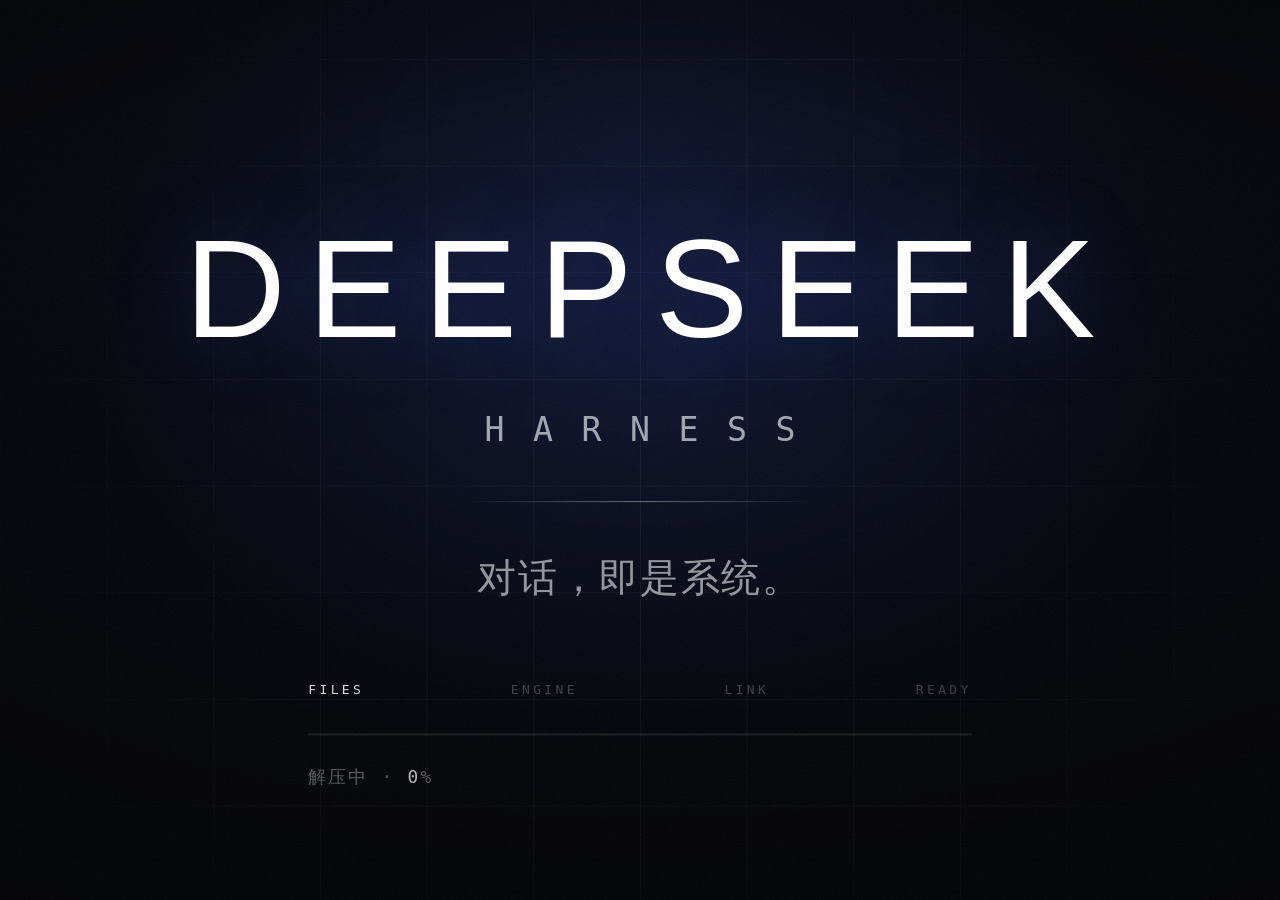
==== ui/boot.html @ 4ee93b62 "Add 16:9.5 mobile UI: ui/boot.html" ====
<!doctype html>
<html lang="zh-CN">
<head>
<meta charset="utf-8">
<meta name="viewport" content="width=device-width,initial-scale=1,viewport-fit=cover">
<meta name="theme-color" content="#04050A">
<title>DeepSeek Harness · Concept Film</title>
<style>
:root{
  --ink:#F2F3F7;
  --dim:rgba(242,243,247,.46);
  --hair:rgba(255,255,255,.10);
  --blue:#4D6BFE;
  --cyan:#7FE6FF;
  --sans:-apple-system,BlinkMacSystemFont,"PingFang SC","HarmonyOS Sans SC","Noto Sans CJK SC","Source Han Sans SC","Microsoft YaHei",sans-serif;
  --mono:ui-monospace,"SF Mono","Roboto Mono","JetBrains Mono",Menlo,Consolas,monospace;
}
*{margin:0;padding:0;box-sizing:border-box}
html,body{height:100%;background:#000;overflow:hidden;-webkit-tap-highlight-color:transparent}
body{font-family:var(--sans);color:var(--ink);-webkit-font-smoothing:antialiased;text-rendering:optimizeLegibility}
#wrap{position:fixed;inset:0;display:flex;align-items:center;justify-content:center;
  background:radial-gradient(120% 70% at 50% 28%,#080A14 0%,#05060C 46%,#04050A 100%)}
#stage{position:relative;flex:none;width:1080px;height:1920px;overflow:hidden;background:transparent;
  transform-origin:center center}

/* ---------- atmosphere ---------- */
.amb{position:absolute;inset:0;opacity:.22}
.glow{position:absolute;left:50%;pointer-events:none;filter:blur(26px);opacity:0}
.g-brand{top:700px;width:1240px;height:760px;transform:translate(-50%,-50%);
  background:radial-gradient(closest-side,rgba(77,107,254,.26),rgba(77,107,254,.06) 58%,transparent 74%)}
.g-card{top:1000px;width:1400px;height:900px;transform:translate(-50%,-50%);
  background:radial-gradient(closest-side,rgba(70,120,255,.16),rgba(40,60,160,.05) 60%,transparent 76%)}
.g-title{top:900px;width:1300px;height:820px;transform:translate(-50%,-50%);
  background:radial-gradient(closest-side,rgba(77,107,254,.22),transparent 72%)}

.grid{position:absolute;inset:0;opacity:0;
  background-image:linear-gradient(rgba(255,255,255,.055) 1px,transparent 1px),
                   linear-gradient(90deg,rgba(255,255,255,.055) 1px,transparent 1px);
  background-size:90px 90px;
  -webkit-mask-image:radial-gradient(68% 44% at 50% 53%,#000 0%,rgba(0,0,0,.55) 52%,transparent 80%);
  mask-image:radial-gradient(68% 44% at 50% 53%,#000 0%,rgba(0,0,0,.55) 52%,transparent 80%)}

.vig{position:fixed;inset:0;pointer-events:none;
  background:radial-gradient(130% 86% at 50% 44%,rgba(0,0,0,0) 38%,rgba(0,0,0,.42) 76%,rgba(0,0,0,.72) 100%)}
.grain{position:fixed;inset:-20%;pointer-events:none;opacity:.05;
  background-image:url("data:image/svg+xml,%3Csvg xmlns='http://www.w3.org/2000/svg' width='220' height='220'%3E%3Cfilter id='n'%3E%3CfeTurbulence type='fractalNoise' baseFrequency='0.82' numOctaves='3' stitchTiles='stitch'/%3E%3C/filter%3E%3Crect width='220' height='220' filter='url(%23n)'/%3E%3C/svg%3E")}

.flare{position:absolute;left:50%;top:753px;width:1500px;height:1px;opacity:0;pointer-events:none;
  transform:translate(-50%,-50%) scaleX(.25);
  background:linear-gradient(90deg,transparent,rgba(77,107,254,.55) 28%,rgba(198,212,255,.95) 50%,rgba(77,107,254,.55) 72%,transparent);
  filter:blur(.6px)}
/* ---------- brand ---------- */
.brandPos{position:absolute;left:0;top:0;width:500px;transform-origin:0 0;transform:translate(290px,700px)}
.brandIn{opacity:0}
.brandIn img{display:block;width:100%;height:auto;filter:drop-shadow(0 0 46px rgba(77,107,254,.40))}
.brandLine{position:absolute;left:50%;top:calc(100% + 28px);height:1px;width:0;transform:translateX(-50%);
  background:linear-gradient(90deg,transparent,rgba(255,255,255,.42),transparent)}
.harnessBig{position:absolute;left:0;right:0;top:862px;text-align:center;opacity:0;
  font-family:var(--mono);font-size:29px;letter-spacing:.62em;padding-left:.62em;
  color:rgba(242,243,247,.82);font-weight:400}
.cornerName{position:absolute;left:306px;top:104px;opacity:0;
  font-family:var(--mono);font-size:17px;letter-spacing:.46em;color:rgba(242,243,247,.42)}

/* ---------- card ---------- */
.card{position:absolute;left:100px;top:700px;width:880px;height:2px;border-radius:44px;opacity:0;
  overflow:hidden;
  background:linear-gradient(180deg,rgba(255,255,255,.075),rgba(255,255,255,.028));
  border:1px solid rgba(255,255,255,.13);
  box-shadow:inset 0 1px 0 rgba(255,255,255,.12),0 50px 140px rgba(0,0,0,.55),0 0 90px rgba(77,107,254,.10);
  -webkit-backdrop-filter:blur(26px) saturate(140%);backdrop-filter:blur(26px) saturate(140%)}
.slit{position:absolute;left:100px;top:979px;width:880px;height:2px;opacity:0;
  background:linear-gradient(90deg,transparent,rgba(140,165,255,.95) 30%,#fff 50%,rgba(140,165,255,.95) 70%,transparent);
  filter:blur(1.5px)}
.tick{position:absolute;width:26px;height:26px;opacity:0;border-color:rgba(255,255,255,.20);border-style:solid;border-width:0}
.tick.tl{left:88px;top:688px;border-left-width:1px;border-top-width:1px}
.tick.tr{left:966px;top:688px;border-right-width:1px;border-top-width:1px}
.tick.bl{left:88px;top:1244px;border-left-width:1px;border-bottom-width:1px}
.tick.br{left:966px;top:1244px;border-right-width:1px;border-bottom-width:1px}

.cHead{position:absolute;left:64px;right:64px;top:56px;display:flex;justify-content:space-between;align-items:baseline;opacity:0}
.cHead b{font-family:var(--mono);font-weight:400;font-size:20px;letter-spacing:.30em;color:rgba(242,243,247,.86)}
.cHead i{font-family:var(--mono);font-style:normal;font-size:18px;letter-spacing:.18em;color:rgba(242,243,247,.36)}
.cDiv{position:absolute;left:64px;right:64px;top:130px;height:1px;background:rgba(255,255,255,.10);transform-origin:0 50%;transform:scaleX(0)}
.mUser{position:absolute;right:64px;top:196px;font-size:33px;font-weight:300;letter-spacing:.01em;color:rgba(242,243,247,.52);opacity:0}
.sysline{position:absolute;left:64px;top:262px;display:flex;align-items:center;gap:14px;opacity:0;
  font-family:var(--mono);font-size:17px;letter-spacing:.06em;color:rgba(242,243,247,.52)}
.sysline .dot{flex:none;width:6px;height:6px;background:var(--blue);box-shadow:0 0 12px rgba(77,107,254,.85)}
.scaret{flex:none;width:2px;height:20px;background:rgba(242,243,247,.55);animation:blink 1s steps(1,end) infinite;transition:opacity .25s ease}
.scaret.typing{animation:none;opacity:1}
.scaret.off{opacity:0}
.flash{position:absolute;inset:0;border-radius:44px;border:1px solid rgba(150,175,255,.55);opacity:0;pointer-events:none}
.mAi{position:absolute;left:64px;top:318px;display:flex;align-items:flex-end;gap:16px;opacity:0}
.mAi span{font-size:56px;font-weight:300;letter-spacing:.02em;color:#fff}
.caret{width:3px;height:50px;margin-bottom:10px;background:var(--blue);opacity:0}
.cFoot{position:absolute;left:64px;right:64px;bottom:54px;display:flex;justify-content:space-between;
  font-family:var(--mono);font-size:17px;letter-spacing:.16em;color:rgba(242,243,247,.38);opacity:0}
.cFoot .hi{color:rgba(242,243,247,.62)}
.sweep{position:absolute;top:-1px;left:0;width:280px;height:1px;opacity:0;
  background:linear-gradient(90deg,transparent,rgba(150,175,255,.95),transparent)}

/* side meta */
.meta{position:absolute;left:96px;top:1652px;opacity:0;font-family:var(--mono);font-size:16px;
  line-height:2.1;letter-spacing:.24em;color:rgba(242,243,247,.30)}
.meta b{font-weight:400;color:rgba(242,243,247,.60)}

/* ---------- title ---------- */
.titleBlock{position:absolute;left:0;right:0;top:756px;text-align:center}
.t1{font-size:118px;font-weight:200;letter-spacing:.16em;padding-left:.16em;color:#fff;opacity:0;
  text-shadow:0 0 70px rgba(77,107,254,.30)}
.t2{margin-top:34px;font-family:var(--mono);font-size:28px;letter-spacing:.86em;padding-left:.86em;
  color:rgba(242,243,247,.66);opacity:0}
.rule{width:0;height:1px;margin:44px auto 0;background:linear-gradient(90deg,transparent,rgba(255,255,255,.36),transparent)}
.t3{margin-top:42px;font-size:33px;font-weight:300;letter-spacing:.04em;color:rgba(242,243,247,.60);opacity:0}
.t4{position:absolute;left:0;right:0;top:1728px;text-align:center;font-family:var(--mono);
  font-size:15px;letter-spacing:.40em;color:rgba(242,243,247,.26);opacity:0}

.endfade{position:fixed;inset:0;background:#000;opacity:0;pointer-events:none;z-index:20;
  transition:opacity 1.30s ease}
body.done .endfade{opacity:1}
body.done .hint{opacity:1;transition:opacity .70s ease .50s}
.hint{transition:opacity .30s ease}

/* ---------- boot progress ---------- */
.boot{position:absolute;left:50%;top:1156px;width:560px;transform:translateX(-50%);opacity:0}
.bStages{display:flex;justify-content:space-between;font-family:var(--mono);font-size:11px;
  letter-spacing:.26em;color:rgba(242,243,247,.24)}
.bStages i{font-style:normal;transition:color .50s ease}
.bStages i.on{color:rgba(242,243,247,.94)}
.bStages i.dn{color:rgba(242,243,247,.52)}
.bTrack{position:relative;margin-top:30px;height:2px;background:rgba(255,255,255,.09)}
.bFill{position:absolute;left:0;top:0;height:2px;width:0;overflow:hidden;
  background:linear-gradient(90deg,rgba(96,124,255,.80),rgba(186,204,255,.96) 72%,#fff);
  box-shadow:0 0 18px rgba(77,107,254,.50)}
.bFill em{position:absolute;top:0;left:-170px;width:170px;height:2px;
  background:linear-gradient(90deg,transparent,rgba(255,255,255,.90),transparent);
  animation:shim 2.40s linear infinite}
@keyframes shim{from{transform:translateX(0)}to{transform:translateX(740px)}}
.bHead{position:absolute;top:-3px;left:0;width:8px;height:8px;margin-left:-4px;border-radius:50%;
  background:#fff;box-shadow:0 0 20px 2px rgba(150,175,255,.85);opacity:0;transition:opacity .40s ease}
.bRow{margin-top:26px;display:flex;justify-content:space-between;align-items:baseline;
  font-family:var(--mono);font-size:15px;letter-spacing:.13em;color:rgba(242,243,247,.42)}
.bRow b{font-weight:400;color:rgba(242,243,247,.88)}
.bRow .eta{font-variant-numeric:tabular-nums;color:rgba(242,243,247,.62)}
@keyframes bootIn{from{opacity:0;transform:translate(-50%,12px)}to{opacity:1;transform:translate(-50%,0)}}
body.run .boot{animation:bootIn .95s cubic-bezier(.16,1,.3,1) 17.30s both}
.progress{position:absolute;left:0;bottom:0;height:1px;width:100%;transform:scaleX(0);transform-origin:0 50%;
  background:rgba(255,255,255,.20);z-index:11}
.hint{position:absolute;left:0;right:0;bottom:72px;text-align:center;font-family:var(--mono);
  font-size:14px;letter-spacing:.44em;color:rgba(242,243,247,.40);opacity:0;z-index:12}
.vig,.grain{z-index:9}

/* ================= timeline ================= */
body.run .g-brand{animation:glowBrand 9s ease 0.15s both}
@keyframes glowBrand{0%{opacity:0}18%{opacity:.95}62%{opacity:.85}100%{opacity:.30}}

body.run .flare{animation:flareIn 1.70s cubic-bezier(.16,1,.3,1) 1.25s both}
@keyframes flareIn{0%{opacity:0;transform:translate(-50%,-50%) scaleX(.22)}22%{opacity:1}100%{opacity:0;transform:translate(-50%,-50%) scaleX(1.18)}}

body.run .brandIn{animation:fadeBrand 1.30s cubic-bezier(.16,1,.3,1) .45s both}
@keyframes fadeBrand{from{opacity:0;transform:translateY(18px) scale(.985)}to{opacity:1;transform:none}}

body.run .brandPos{animation:brandToCorner 1.05s cubic-bezier(.6,.02,.2,1) 3.40s both,
                                fadeAway .70s ease 13.40s forwards}
@keyframes brandToCorner{
  from{transform:translate(290px,700px) scale(1);opacity:1}
  to{transform:translate(88px,96px) scale(.40);opacity:.72}
}

body.run .brandLine{animation:lineGrow .80s cubic-bezier(.16,1,.3,1) 2.10s both}
@keyframes lineGrow{from{width:0;opacity:0}60%{opacity:1}to{width:168px;opacity:1}}

body.run .harnessBig{animation:harnessIn .90s cubic-bezier(.16,1,.3,1) 2.46s both,
                                harnessOut .45s ease 3.92s forwards}
@keyframes harnessIn{from{opacity:0;transform:translateY(10px);letter-spacing:.62em}to{opacity:1;transform:none;letter-spacing:.86em}}
@keyframes harnessOut{from{opacity:1}to{opacity:0}}

body.run .cornerName{animation:fadeUp .70s cubic-bezier(.16,1,.3,1) 4.24s both,
                                fadeAway .70s ease 13.40s forwards}
@keyframes fadeUp{from{opacity:0;transform:translateY(8px)}to{opacity:1;transform:none}}
@keyframes fadeAway{from{opacity:1}to{opacity:0}}

body.run .grid{animation:gridIn 1.30s ease 3.80s both}
body.run .amb{animation:ambOn 2.30s cubic-bezier(.16,1,.3,1) 9.28s forwards}
@keyframes ambOn{from{opacity:.22}to{opacity:1}}
@keyframes gridIn{from{opacity:0}to{opacity:1}}
@keyframes gridDim{from{opacity:1}to{opacity:.4}}

body.run .g-card{animation:glowCard 1.60s ease 4.90s both, glowOut 1.20s ease 12.60s forwards}
@keyframes glowCard{from{opacity:0}to{opacity:1}}
@keyframes glowOut{from{opacity:1}to{opacity:0}}

body.run .meta{animation:fadeUp .80s cubic-bezier(.16,1,.3,1) 4.62s both, fadeAway .60s ease 12.20s forwards}

body.run .card{animation:cardOpen 1.40s cubic-bezier(.18,.9,.24,1) 5.00s both,
                          cardOut 1.25s cubic-bezier(.5,0,.75,0) 13.00s forwards}
@keyframes cardOpen{
  0%{height:2px;opacity:0;transform:translateY(0)}
  10%{opacity:1}
  100%{height:560px;opacity:1;transform:translateY(0)}
}
@keyframes cardOut{from{opacity:1;transform:translateY(0) scale(1)}to{opacity:0;transform:translateY(-26px) scale(.94)}}

body.run .slit{animation:slitOut 1.55s ease 5.00s both}
@keyframes slitOut{0%{opacity:0;transform:scaleX(.6)}18%{opacity:1;transform:scaleX(1)}70%{opacity:.6}100%{opacity:0}}

body.run .tick{animation:tickIn .70s ease 5.70s both, fadeAway .60s ease 12.70s forwards}
@keyframes tickIn{from{opacity:0}to{opacity:1}}

body.run .cHead{animation:fadeUp .80s cubic-bezier(.16,1,.3,1) 6.24s both, fadeAway .50s ease 12.60s forwards}
body.run .cDiv{animation:divGrow .85s cubic-bezier(.16,1,.3,1) 6.40s both, fadeAway .50s ease 12.60s forwards}
@keyframes divGrow{from{transform:scaleX(0);opacity:0}to{transform:scaleX(1);opacity:1}}

body.run .mUser{animation:msgIn .55s cubic-bezier(.16,1,.3,1) 6.95s both, fadeAway .50s ease 12.60s forwards}
body.run .sysline{animation:fadeUp .40s ease 7.78s both, fadeAway .50s ease 12.60s forwards}
body.run .flash{animation:flashPulse .90s ease 9.35s both}
@keyframes flashPulse{0%{opacity:0}22%{opacity:.85}100%{opacity:0}}
body.run .mAi{animation:aiIn 1.00s cubic-bezier(.16,1,.3,1) 9.35s both, fadeAway .50s ease 12.60s forwards}
@keyframes msgIn{from{opacity:0;transform:translateY(14px)}to{opacity:1;transform:none}}
@keyframes aiIn{from{opacity:0;transform:translateY(18px);filter:blur(6px)}to{opacity:1;transform:none;filter:blur(0)}}

body.run .caret{animation:caretIn .30s ease 9.75s both, blink 1.15s steps(1,end) 9.75s infinite, fadeAway .40s ease 12.50s forwards}
@keyframes caretIn{from{opacity:0}to{opacity:1}}
@keyframes blink{0%,54%{opacity:1}55%,100%{opacity:.05}}

body.run .cFoot{animation:fadeUp .85s cubic-bezier(.16,1,.3,1) 10.70s both, fadeAway .50s ease 12.60s forwards}

body.run .sweep{animation:sweepGo 1.70s cubic-bezier(.4,0,.2,1) 11.50s both}
@keyframes sweepGo{0%{opacity:0;transform:translateX(-280px)}12%{opacity:1}88%{opacity:1}100%{opacity:0;transform:translateX(880px)}}

/* title scene */
body.run .g-title{animation:titleGlow 4.40s ease 13.90s both}
@keyframes titleGlow{0%{opacity:0}32%{opacity:1}100%{opacity:.55}}

body.run .t1{animation:titleIn 1.35s cubic-bezier(.16,1,.3,1) 14.30s both}
@keyframes titleIn{from{opacity:0;transform:translateY(20px);filter:blur(10px)}to{opacity:1;transform:none;filter:blur(0)}}
body.run .t2{animation:titleIn 1.10s cubic-bezier(.16,1,.3,1) 15.46s both}
body.run .rule{animation:ruleGrow 1.00s cubic-bezier(.16,1,.3,1) 15.92s both}
@keyframes ruleGrow{from{width:0;opacity:0}to{width:300px;opacity:1}}
body.run .t3{animation:fadeUp 1.00s cubic-bezier(.16,1,.3,1) 16.44s both}
body.run .t4{animation:fadeUp 1.00s cubic-bezier(.16,1,.3,1) 17.24s both}

body.run .progress{animation:prog 17.2s linear 0s both}
@keyframes prog{from{transform:scaleX(0)}to{transform:scaleX(1)}}

body.clean .progress,body.clean .hint{display:none}
@media (prefers-reduced-motion:reduce){.grain{display:none}}
</style>
</head>
<body>
<div id="wrap">
  <div id="stage">
    <div class="amb">
      <div class="glow g-brand"></div>
      <div class="glow g-card"></div>
      <div class="grid"></div>
    </div>
    <div class="glow g-title"></div>

    <div class="flare"></div>
    <div class="brandPos">
      <div class="brandIn">
        <img alt="DeepSeek" src="[data-uri]">
        <div class="brandLine"></div>
      </div>
    </div>
    <div class="harnessBig">HARNESS</div>
    <div class="cornerName">HARNESS</div>

    <div class="meta">
      BOOT <b>SEQUENCE</b><br>
      PAYLOAD <b>963 MB</b><br>
      COLD START
    </div>

    <div class="card">
      <div class="cHead"><b>DEEPSEEK HARNESS</b><i>V4.1 · FLASH</i></div>
      <div class="cDiv"></div>
      <div class="mUser">在吗？</div>
      <div class="sysline"><i class="dot"></i><span id="systext"></span><i class="scaret" id="scaret"></i></div>
      <div class="mAi"><span>我在。</span><div class="caret"></div></div>
      <div class="cFoot"><div>SESSION 0001</div><div class="hi">COLD BOOT · 0 ERR</div></div>
      <div class="sweep"></div>
      <div class="flash"></div>
    </div>
    <div class="slit"></div>
    <div class="tick tl"></div><div class="tick tr"></div><div class="tick bl"></div><div class="tick br"></div>

    <div class="titleBlock">
      <div class="t1">DEEPSEEK</div>
      <div class="t2">HARNESS</div>
      <div class="rule"></div>
      <div class="t3">对话，即是系统。</div>
    </div>
    <div class="boot">
      <div class="bStages"><i class="on">FILES</i><i>ENGINE</i><i>LINK</i><i>READY</i></div>
      <div class="bTrack"><div class="bFill" id="bFill"><em></em></div><div class="bHead" id="bHead"></div></div>
      <div class="bRow"><div><span id="bStage">解压中</span> · <b id="bPct">0</b>%</div><div class="eta" id="bEta"></div></div>
    </div>
    <div class="t4">2026 · DEEPSEEK HARNESS</div>

    <div class="progress"></div>
    <div class="hint">TAP TO REPLAY</div>
  </div>
  <div class="endfade"></div>
  <div class="vig"></div>
  <div class="grain"></div>
</div>
<script>
(function(){
  var stage=document.getElementById('stage');
  function fit(){
    // Cover the 16:9.5 viewport instead of letterboxing; the visual centre
    // contains every essential boot label and the progress rail.
    var s=Math.max(window.innerWidth/1080,window.innerHeight/1920);
    stage.style.transform='scale('+s+')';
  }
  window.addEventListener('resize',fit);fit();

  var SYSTEXT='ambient.brightness 0 \u2192 100';
  var timers=[];
  function clearTimers(){for(var i=0;i<timers.length;i++)clearTimeout(timers[i]);timers=[];}
  function later(fn,ms){timers.push(setTimeout(fn,ms));}
  var systext=document.getElementById('systext'),scaret=document.getElementById('scaret');
  function typeSys(){
    systext.textContent='';scaret.classList.remove('off');scaret.classList.add('typing');
    var i=0;
    (function step(){
      systext.textContent=SYSTEXT.slice(0,++i);
      if(i<SYSTEXT.length) later(step,42);
      else later(function(){scaret.classList.remove('typing');scaret.classList.add('off');},420);
    })();
  }

  /* ---------- boot progress (driven by the app; self-demos otherwise) ---------- */
  var stEls=[].slice.call(document.querySelectorAll('.bStages i'));
  var fillEl=document.getElementById('bFill'),headEl=document.getElementById('bHead'),
      pctEl=document.getElementById('bPct'),etaEl=document.getElementById('bEta'),
      stageEl=document.getElementById('bStage'),shimEl=document.querySelector('.bFill em');
  var WORDS=['\u89e3\u538b\u4e2d','\u542f\u52a8\u5f15\u64ce','\u5efa\u7acb\u8fde\u63a5','\u5c31\u7eea'];
  var S={p:0,stage:0,eta:null,done:false};
  var driven=false, demo=null, startedAt=performance.now();
  function stageFor(p){return p<.55?0:p<.85?1:p<.975?2:3;}
  function paint(){
    var p=S.p<0?0:(S.p>1?1:S.p);
    fillEl.style.width=(p*100).toFixed(2)+'%';
    headEl.style.left=(p*100).toFixed(2)+'%';
    headEl.style.opacity=(p>0.004&&p<0.9995)?1:0;
    shimEl.style.animationPlayState=(p>0.9995||p<0.004)?'paused':'running';
    pctEl.textContent=Math.round(p*100);
    for(var i=0;i<stEls.length;i++)
      stEls[i].className = i<S.stage?'dn':(i===S.stage?'on':'');
    stageEl.textContent=WORDS[S.stage];
    if(S.done||p>=1) etaEl.textContent='\u542f\u52a8\u5b8c\u6210';
    else if(S.eta!=null) etaEl.textContent='\u5269 '+Math.max(1,Math.round(S.eta))+' \u79d2';
    else etaEl.textContent='';
  }
  function finish(){
    if(S.done) return;
    S.done=true;S.p=1;S.stage=3;paint();
    later(function(){document.body.classList.add('done');},900);
  }
  function demoStart(){
    if(driven||S.done) return;
    var t0=performance.now(), dur=7400;
    demo=setInterval(function(){
      if(driven||S.done){clearInterval(demo);demo=null;return;}
      var k=(performance.now()-t0)/dur;
      if(k>=1){clearInterval(demo);demo=null;finish();return;}
      S.p=k;S.stage=stageFor(k);S.eta=(1-k)*dur/1000;paint();
    },90);
  }
  function jump(sec){
    clearTimers();
    systext.textContent=SYSTEXT;
    scaret.classList.remove('typing');scaret.classList.add('off');
    document.getAnimations().forEach(function(a){try{a.currentTime=sec*1000;}catch(e){}});
  }
  window.DSH_BOOT={
    progress:function(p){driven=true;S.p=+p||0;S.stage=stageFor(S.p);paint();},
    stage:function(k){driven=true;
      if(typeof k==='number'){S.stage=Math.max(0,Math.min(3,k|0));}
      else{var i=WORDS.indexOf(String(k));if(i>=0)S.stage=i;}
      paint();},
    eta:function(sec){S.eta=+sec;paint();},
    ready:function(){
      driven=true;
      if((performance.now()-startedAt)/1000<16.9){jump(16.85);}
      S.p=Math.max(S.p,.82);S.stage=stageFor(S.p);S.eta=null;paint();
      later(function(){S.p=1;S.stage=3;paint();},360);
      later(finish,380);
    },
    state:function(){return {p:S.p,stage:S.stage,done:S.done};}
  };

  function replay(){
    clearTimers();
    if(demo){clearInterval(demo);demo=null;}
    document.body.classList.remove('run');
    document.body.classList.remove('done');
    void stage.offsetWidth;
    S={p:0,stage:0,eta:null,done:false};driven=false;startedAt=performance.now();
    paint();
    document.body.classList.add('run');
    later(typeSys,7950);
    later(demoStart,17300);
  }
  document.body.classList.add('run');
  document.getAnimations().forEach(function(a){
    try{a.playbackRate=2.4;}catch(e){}
  });
  paint();
  later(typeSys,7950);
  later(demoStart,17300);
  document.addEventListener('click',function(){if(document.body.classList.contains('done'))replay();});
  document.addEventListener('keydown',function(e){if(e.code==='Space'||e.key==='r'){e.preventDefault();replay();}});

  var q=new URLSearchParams(location.search);
  if(q.get('clean'))document.body.classList.add('clean');
  var still=q.get('still');
  if(still!==null&&still!==''){
    var t=parseFloat(still)||0;
    clearTimers();systext.textContent='';
    setTimeout(function(){
      systext.textContent=t>=8.0?SYSTEXT:'';
      if(t>=9.0)scaret.classList.add('off');
      S.p=t>=17.3?0.62:0;S.stage=stageFor(S.p);S.eta=t>=17.3?3:null;paint();
      document.getAnimations().forEach(function(a){try{a.currentTime=t*1000;a.pause();}catch(e){}});
    },150);
  }
})();
</script>
</body>
</html>
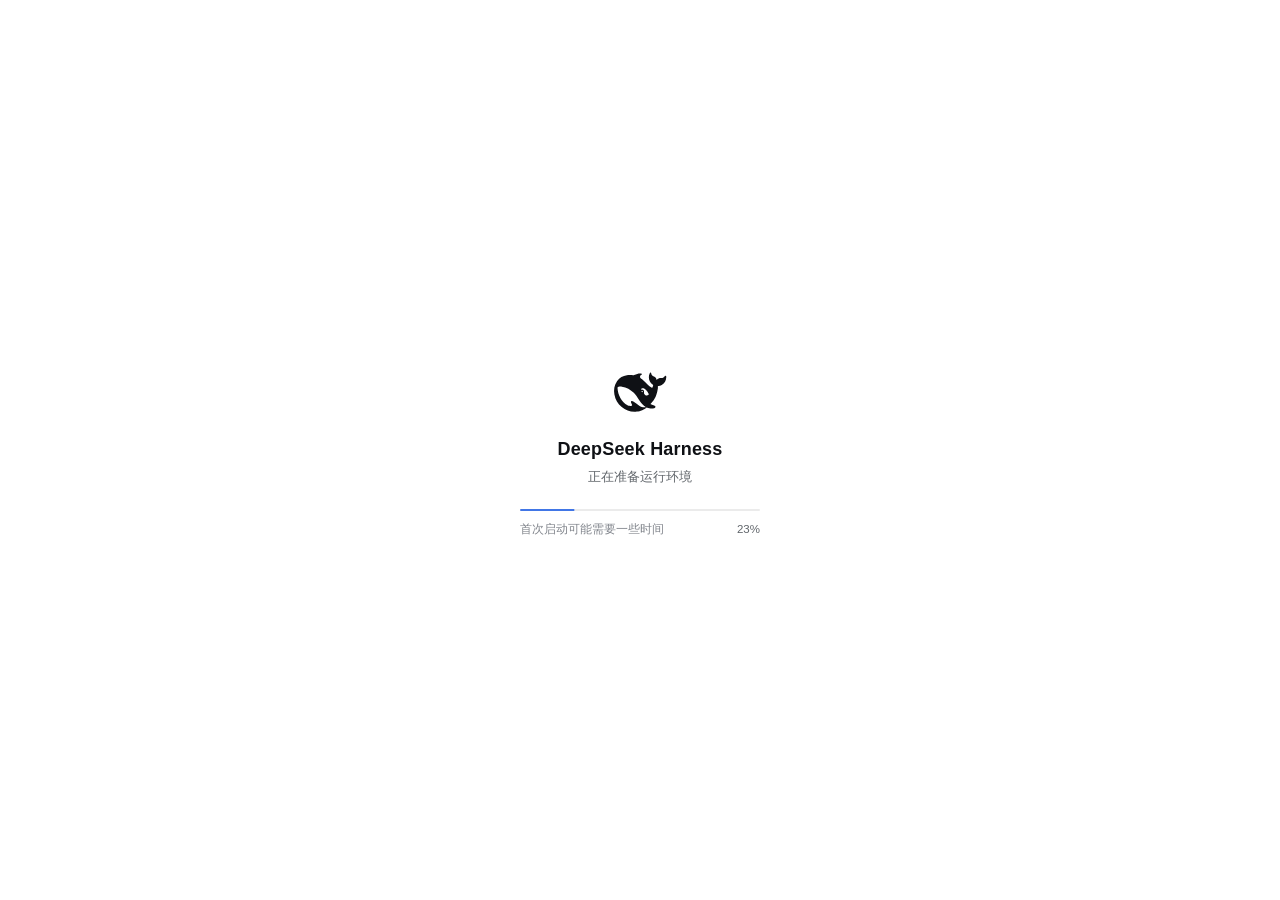
==== commit 4a95a2c2: "Align DSH mobile visual system: ui/boot.html" ====
--- a/ui/boot.html
+++ b/ui/boot.html
@@ -1,433 +1,327 @@
 <!doctype html>
 <html lang="zh-CN">
 <head>
-<meta charset="utf-8">
-<meta name="viewport" content="width=device-width,initial-scale=1,viewport-fit=cover">
-<meta name="theme-color" content="#04050A">
-<title>DeepSeek Harness · Concept Film</title>
-<style>
-:root{
-  --ink:#F2F3F7;
-  --dim:rgba(242,243,247,.46);
-  --hair:rgba(255,255,255,.10);
-  --blue:#4D6BFE;
-  --cyan:#7FE6FF;
-  --sans:-apple-system,BlinkMacSystemFont,"PingFang SC","HarmonyOS Sans SC","Noto Sans CJK SC","Source Han Sans SC","Microsoft YaHei",sans-serif;
-  --mono:ui-monospace,"SF Mono","Roboto Mono","JetBrains Mono",Menlo,Consolas,monospace;
-}
-*{margin:0;padding:0;box-sizing:border-box}
-html,body{height:100%;background:#000;overflow:hidden;-webkit-tap-highlight-color:transparent}
-body{font-family:var(--sans);color:var(--ink);-webkit-font-smoothing:antialiased;text-rendering:optimizeLegibility}
-#wrap{position:fixed;inset:0;display:flex;align-items:center;justify-content:center;
-  background:radial-gradient(120% 70% at 50% 28%,#080A14 0%,#05060C 46%,#04050A 100%)}
-#stage{position:relative;flex:none;width:1080px;height:1920px;overflow:hidden;background:transparent;
-  transform-origin:center center}
-
-/* ---------- atmosphere ---------- */
-.amb{position:absolute;inset:0;opacity:.22}
-.glow{position:absolute;left:50%;pointer-events:none;filter:blur(26px);opacity:0}
-.g-brand{top:700px;width:1240px;height:760px;transform:translate(-50%,-50%);
-  background:radial-gradient(closest-side,rgba(77,107,254,.26),rgba(77,107,254,.06) 58%,transparent 74%)}
-.g-card{top:1000px;width:1400px;height:900px;transform:translate(-50%,-50%);
-  background:radial-gradient(closest-side,rgba(70,120,255,.16),rgba(40,60,160,.05) 60%,transparent 76%)}
-.g-title{top:900px;width:1300px;height:820px;transform:translate(-50%,-50%);
-  background:radial-gradient(closest-side,rgba(77,107,254,.22),transparent 72%)}
-
-.grid{position:absolute;inset:0;opacity:0;
-  background-image:linear-gradient(rgba(255,255,255,.055) 1px,transparent 1px),
-                   linear-gradient(90deg,rgba(255,255,255,.055) 1px,transparent 1px);
-  background-size:90px 90px;
-  -webkit-mask-image:radial-gradient(68% 44% at 50% 53%,#000 0%,rgba(0,0,0,.55) 52%,transparent 80%);
-  mask-image:radial-gradient(68% 44% at 50% 53%,#000 0%,rgba(0,0,0,.55) 52%,transparent 80%)}
-
-.vig{position:fixed;inset:0;pointer-events:none;
-  background:radial-gradient(130% 86% at 50% 44%,rgba(0,0,0,0) 38%,rgba(0,0,0,.42) 76%,rgba(0,0,0,.72) 100%)}
-.grain{position:fixed;inset:-20%;pointer-events:none;opacity:.05;
-  background-image:url("data:image/svg+xml,%3Csvg xmlns='http://www.w3.org/2000/svg' width='220' height='220'%3E%3Cfilter id='n'%3E%3CfeTurbulence type='fractalNoise' baseFrequency='0.82' numOctaves='3' stitchTiles='stitch'/%3E%3C/filter%3E%3Crect width='220' height='220' filter='url(%23n)'/%3E%3C/svg%3E")}
-
-.flare{position:absolute;left:50%;top:753px;width:1500px;height:1px;opacity:0;pointer-events:none;
-  transform:translate(-50%,-50%) scaleX(.25);
-  background:linear-gradient(90deg,transparent,rgba(77,107,254,.55) 28%,rgba(198,212,255,.95) 50%,rgba(77,107,254,.55) 72%,transparent);
-  filter:blur(.6px)}
-/* ---------- brand ---------- */
-.brandPos{position:absolute;left:0;top:0;width:500px;transform-origin:0 0;transform:translate(290px,700px)}
-.brandIn{opacity:0}
-.brandIn img{display:block;width:100%;height:auto;filter:drop-shadow(0 0 46px rgba(77,107,254,.40))}
-.brandLine{position:absolute;left:50%;top:calc(100% + 28px);height:1px;width:0;transform:translateX(-50%);
-  background:linear-gradient(90deg,transparent,rgba(255,255,255,.42),transparent)}
-.harnessBig{position:absolute;left:0;right:0;top:862px;text-align:center;opacity:0;
-  font-family:var(--mono);font-size:29px;letter-spacing:.62em;padding-left:.62em;
-  color:rgba(242,243,247,.82);font-weight:400}
-.cornerName{position:absolute;left:306px;top:104px;opacity:0;
-  font-family:var(--mono);font-size:17px;letter-spacing:.46em;color:rgba(242,243,247,.42)}
-
-/* ---------- card ---------- */
-.card{position:absolute;left:100px;top:700px;width:880px;height:2px;border-radius:44px;opacity:0;
-  overflow:hidden;
-  background:linear-gradient(180deg,rgba(255,255,255,.075),rgba(255,255,255,.028));
-  border:1px solid rgba(255,255,255,.13);
-  box-shadow:inset 0 1px 0 rgba(255,255,255,.12),0 50px 140px rgba(0,0,0,.55),0 0 90px rgba(77,107,254,.10);
-  -webkit-backdrop-filter:blur(26px) saturate(140%);backdrop-filter:blur(26px) saturate(140%)}
-.slit{position:absolute;left:100px;top:979px;width:880px;height:2px;opacity:0;
-  background:linear-gradient(90deg,transparent,rgba(140,165,255,.95) 30%,#fff 50%,rgba(140,165,255,.95) 70%,transparent);
-  filter:blur(1.5px)}
-.tick{position:absolute;width:26px;height:26px;opacity:0;border-color:rgba(255,255,255,.20);border-style:solid;border-width:0}
-.tick.tl{left:88px;top:688px;border-left-width:1px;border-top-width:1px}
-.tick.tr{left:966px;top:688px;border-right-width:1px;border-top-width:1px}
-.tick.bl{left:88px;top:1244px;border-left-width:1px;border-bottom-width:1px}
-.tick.br{left:966px;top:1244px;border-right-width:1px;border-bottom-width:1px}
-
-.cHead{position:absolute;left:64px;right:64px;top:56px;display:flex;justify-content:space-between;align-items:baseline;opacity:0}
-.cHead b{font-family:var(--mono);font-weight:400;font-size:20px;letter-spacing:.30em;color:rgba(242,243,247,.86)}
-.cHead i{font-family:var(--mono);font-style:normal;font-size:18px;letter-spacing:.18em;color:rgba(242,243,247,.36)}
-.cDiv{position:absolute;left:64px;right:64px;top:130px;height:1px;background:rgba(255,255,255,.10);transform-origin:0 50%;transform:scaleX(0)}
-.mUser{position:absolute;right:64px;top:196px;font-size:33px;font-weight:300;letter-spacing:.01em;color:rgba(242,243,247,.52);opacity:0}
-.sysline{position:absolute;left:64px;top:262px;display:flex;align-items:center;gap:14px;opacity:0;
-  font-family:var(--mono);font-size:17px;letter-spacing:.06em;color:rgba(242,243,247,.52)}
-.sysline .dot{flex:none;width:6px;height:6px;background:var(--blue);box-shadow:0 0 12px rgba(77,107,254,.85)}
-.scaret{flex:none;width:2px;height:20px;background:rgba(242,243,247,.55);animation:blink 1s steps(1,end) infinite;transition:opacity .25s ease}
-.scaret.typing{animation:none;opacity:1}
-.scaret.off{opacity:0}
-.flash{position:absolute;inset:0;border-radius:44px;border:1px solid rgba(150,175,255,.55);opacity:0;pointer-events:none}
-.mAi{position:absolute;left:64px;top:318px;display:flex;align-items:flex-end;gap:16px;opacity:0}
-.mAi span{font-size:56px;font-weight:300;letter-spacing:.02em;color:#fff}
-.caret{width:3px;height:50px;margin-bottom:10px;background:var(--blue);opacity:0}
-.cFoot{position:absolute;left:64px;right:64px;bottom:54px;display:flex;justify-content:space-between;
-  font-family:var(--mono);font-size:17px;letter-spacing:.16em;color:rgba(242,243,247,.38);opacity:0}
-.cFoot .hi{color:rgba(242,243,247,.62)}
-.sweep{position:absolute;top:-1px;left:0;width:280px;height:1px;opacity:0;
-  background:linear-gradient(90deg,transparent,rgba(150,175,255,.95),transparent)}
-
-/* side meta */
-.meta{position:absolute;left:96px;top:1652px;opacity:0;font-family:var(--mono);font-size:16px;
-  line-height:2.1;letter-spacing:.24em;color:rgba(242,243,247,.30)}
-.meta b{font-weight:400;color:rgba(242,243,247,.60)}
-
-/* ---------- title ---------- */
-.titleBlock{position:absolute;left:0;right:0;top:756px;text-align:center}
-.t1{font-size:118px;font-weight:200;letter-spacing:.16em;padding-left:.16em;color:#fff;opacity:0;
-  text-shadow:0 0 70px rgba(77,107,254,.30)}
-.t2{margin-top:34px;font-family:var(--mono);font-size:28px;letter-spacing:.86em;padding-left:.86em;
-  color:rgba(242,243,247,.66);opacity:0}
-.rule{width:0;height:1px;margin:44px auto 0;background:linear-gradient(90deg,transparent,rgba(255,255,255,.36),transparent)}
-.t3{margin-top:42px;font-size:33px;font-weight:300;letter-spacing:.04em;color:rgba(242,243,247,.60);opacity:0}
-.t4{position:absolute;left:0;right:0;top:1728px;text-align:center;font-family:var(--mono);
-  font-size:15px;letter-spacing:.40em;color:rgba(242,243,247,.26);opacity:0}
-
-.endfade{position:fixed;inset:0;background:#000;opacity:0;pointer-events:none;z-index:20;
-  transition:opacity 1.30s ease}
-body.done .endfade{opacity:1}
-body.done .hint{opacity:1;transition:opacity .70s ease .50s}
-.hint{transition:opacity .30s ease}
-
-/* ---------- boot progress ---------- */
-.boot{position:absolute;left:50%;top:1156px;width:560px;transform:translateX(-50%);opacity:0}
-.bStages{display:flex;justify-content:space-between;font-family:var(--mono);font-size:11px;
-  letter-spacing:.26em;color:rgba(242,243,247,.24)}
-.bStages i{font-style:normal;transition:color .50s ease}
-.bStages i.on{color:rgba(242,243,247,.94)}
-.bStages i.dn{color:rgba(242,243,247,.52)}
-.bTrack{position:relative;margin-top:30px;height:2px;background:rgba(255,255,255,.09)}
-.bFill{position:absolute;left:0;top:0;height:2px;width:0;overflow:hidden;
-  background:linear-gradient(90deg,rgba(96,124,255,.80),rgba(186,204,255,.96) 72%,#fff);
-  box-shadow:0 0 18px rgba(77,107,254,.50)}
-.bFill em{position:absolute;top:0;left:-170px;width:170px;height:2px;
-  background:linear-gradient(90deg,transparent,rgba(255,255,255,.90),transparent);
-  animation:shim 2.40s linear infinite}
-@keyframes shim{from{transform:translateX(0)}to{transform:translateX(740px)}}
-.bHead{position:absolute;top:-3px;left:0;width:8px;height:8px;margin-left:-4px;border-radius:50%;
-  background:#fff;box-shadow:0 0 20px 2px rgba(150,175,255,.85);opacity:0;transition:opacity .40s ease}
-.bRow{margin-top:26px;display:flex;justify-content:space-between;align-items:baseline;
-  font-family:var(--mono);font-size:15px;letter-spacing:.13em;color:rgba(242,243,247,.42)}
-.bRow b{font-weight:400;color:rgba(242,243,247,.88)}
-.bRow .eta{font-variant-numeric:tabular-nums;color:rgba(242,243,247,.62)}
-@keyframes bootIn{from{opacity:0;transform:translate(-50%,12px)}to{opacity:1;transform:translate(-50%,0)}}
-body.run .boot{animation:bootIn .95s cubic-bezier(.16,1,.3,1) 17.30s both}
-.progress{position:absolute;left:0;bottom:0;height:1px;width:100%;transform:scaleX(0);transform-origin:0 50%;
-  background:rgba(255,255,255,.20);z-index:11}
-.hint{position:absolute;left:0;right:0;bottom:72px;text-align:center;font-family:var(--mono);
-  font-size:14px;letter-spacing:.44em;color:rgba(242,243,247,.40);opacity:0;z-index:12}
-.vig,.grain{z-index:9}
-
-/* ================= timeline ================= */
-body.run .g-brand{animation:glowBrand 9s ease 0.15s both}
-@keyframes glowBrand{0%{opacity:0}18%{opacity:.95}62%{opacity:.85}100%{opacity:.30}}
-
-body.run .flare{animation:flareIn 1.70s cubic-bezier(.16,1,.3,1) 1.25s both}
-@keyframes flareIn{0%{opacity:0;transform:translate(-50%,-50%) scaleX(.22)}22%{opacity:1}100%{opacity:0;transform:translate(-50%,-50%) scaleX(1.18)}}
-
-body.run .brandIn{animation:fadeBrand 1.30s cubic-bezier(.16,1,.3,1) .45s both}
-@keyframes fadeBrand{from{opacity:0;transform:translateY(18px) scale(.985)}to{opacity:1;transform:none}}
-
-body.run .brandPos{animation:brandToCorner 1.05s cubic-bezier(.6,.02,.2,1) 3.40s both,
-                                fadeAway .70s ease 13.40s forwards}
-@keyframes brandToCorner{
-  from{transform:translate(290px,700px) scale(1);opacity:1}
-  to{transform:translate(88px,96px) scale(.40);opacity:.72}
-}
-
-body.run .brandLine{animation:lineGrow .80s cubic-bezier(.16,1,.3,1) 2.10s both}
-@keyframes lineGrow{from{width:0;opacity:0}60%{opacity:1}to{width:168px;opacity:1}}
-
-body.run .harnessBig{animation:harnessIn .90s cubic-bezier(.16,1,.3,1) 2.46s both,
-                                harnessOut .45s ease 3.92s forwards}
-@keyframes harnessIn{from{opacity:0;transform:translateY(10px);letter-spacing:.62em}to{opacity:1;transform:none;letter-spacing:.86em}}
-@keyframes harnessOut{from{opacity:1}to{opacity:0}}
-
-body.run .cornerName{animation:fadeUp .70s cubic-bezier(.16,1,.3,1) 4.24s both,
-                                fadeAway .70s ease 13.40s forwards}
-@keyframes fadeUp{from{opacity:0;transform:translateY(8px)}to{opacity:1;transform:none}}
-@keyframes fadeAway{from{opacity:1}to{opacity:0}}
-
-body.run .grid{animation:gridIn 1.30s ease 3.80s both}
-body.run .amb{animation:ambOn 2.30s cubic-bezier(.16,1,.3,1) 9.28s forwards}
-@keyframes ambOn{from{opacity:.22}to{opacity:1}}
-@keyframes gridIn{from{opacity:0}to{opacity:1}}
-@keyframes gridDim{from{opacity:1}to{opacity:.4}}
-
-body.run .g-card{animation:glowCard 1.60s ease 4.90s both, glowOut 1.20s ease 12.60s forwards}
-@keyframes glowCard{from{opacity:0}to{opacity:1}}
-@keyframes glowOut{from{opacity:1}to{opacity:0}}
-
-body.run .meta{animation:fadeUp .80s cubic-bezier(.16,1,.3,1) 4.62s both, fadeAway .60s ease 12.20s forwards}
-
-body.run .card{animation:cardOpen 1.40s cubic-bezier(.18,.9,.24,1) 5.00s both,
-                          cardOut 1.25s cubic-bezier(.5,0,.75,0) 13.00s forwards}
-@keyframes cardOpen{
-  0%{height:2px;opacity:0;transform:translateY(0)}
-  10%{opacity:1}
-  100%{height:560px;opacity:1;transform:translateY(0)}
-}
-@keyframes cardOut{from{opacity:1;transform:translateY(0) scale(1)}to{opacity:0;transform:translateY(-26px) scale(.94)}}
-
-body.run .slit{animation:slitOut 1.55s ease 5.00s both}
-@keyframes slitOut{0%{opacity:0;transform:scaleX(.6)}18%{opacity:1;transform:scaleX(1)}70%{opacity:.6}100%{opacity:0}}
-
-body.run .tick{animation:tickIn .70s ease 5.70s both, fadeAway .60s ease 12.70s forwards}
-@keyframes tickIn{from{opacity:0}to{opacity:1}}
-
-body.run .cHead{animation:fadeUp .80s cubic-bezier(.16,1,.3,1) 6.24s both, fadeAway .50s ease 12.60s forwards}
-body.run .cDiv{animation:divGrow .85s cubic-bezier(.16,1,.3,1) 6.40s both, fadeAway .50s ease 12.60s forwards}
-@keyframes divGrow{from{transform:scaleX(0);opacity:0}to{transform:scaleX(1);opacity:1}}
-
-body.run .mUser{animation:msgIn .55s cubic-bezier(.16,1,.3,1) 6.95s both, fadeAway .50s ease 12.60s forwards}
-body.run .sysline{animation:fadeUp .40s ease 7.78s both, fadeAway .50s ease 12.60s forwards}
-body.run .flash{animation:flashPulse .90s ease 9.35s both}
-@keyframes flashPulse{0%{opacity:0}22%{opacity:.85}100%{opacity:0}}
-body.run .mAi{animation:aiIn 1.00s cubic-bezier(.16,1,.3,1) 9.35s both, fadeAway .50s ease 12.60s forwards}
-@keyframes msgIn{from{opacity:0;transform:translateY(14px)}to{opacity:1;transform:none}}
-@keyframes aiIn{from{opacity:0;transform:translateY(18px);filter:blur(6px)}to{opacity:1;transform:none;filter:blur(0)}}
-
-body.run .caret{animation:caretIn .30s ease 9.75s both, blink 1.15s steps(1,end) 9.75s infinite, fadeAway .40s ease 12.50s forwards}
-@keyframes caretIn{from{opacity:0}to{opacity:1}}
-@keyframes blink{0%,54%{opacity:1}55%,100%{opacity:.05}}
-
-body.run .cFoot{animation:fadeUp .85s cubic-bezier(.16,1,.3,1) 10.70s both, fadeAway .50s ease 12.60s forwards}
-
-body.run .sweep{animation:sweepGo 1.70s cubic-bezier(.4,0,.2,1) 11.50s both}
-@keyframes sweepGo{0%{opacity:0;transform:translateX(-280px)}12%{opacity:1}88%{opacity:1}100%{opacity:0;transform:translateX(880px)}}
-
-/* title scene */
-body.run .g-title{animation:titleGlow 4.40s ease 13.90s both}
-@keyframes titleGlow{0%{opacity:0}32%{opacity:1}100%{opacity:.55}}
-
-body.run .t1{animation:titleIn 1.35s cubic-bezier(.16,1,.3,1) 14.30s both}
-@keyframes titleIn{from{opacity:0;transform:translateY(20px);filter:blur(10px)}to{opacity:1;transform:none;filter:blur(0)}}
-body.run .t2{animation:titleIn 1.10s cubic-bezier(.16,1,.3,1) 15.46s both}
-body.run .rule{animation:ruleGrow 1.00s cubic-bezier(.16,1,.3,1) 15.92s both}
-@keyframes ruleGrow{from{width:0;opacity:0}to{width:300px;opacity:1}}
-body.run .t3{animation:fadeUp 1.00s cubic-bezier(.16,1,.3,1) 16.44s both}
-body.run .t4{animation:fadeUp 1.00s cubic-bezier(.16,1,.3,1) 17.24s both}
-
-body.run .progress{animation:prog 17.2s linear 0s both}
-@keyframes prog{from{transform:scaleX(0)}to{transform:scaleX(1)}}
-
-body.clean .progress,body.clean .hint{display:none}
-@media (prefers-reduced-motion:reduce){.grain{display:none}}
-</style>
+  <meta charset="utf-8">
+  <meta name="viewport" content="width=device-width,initial-scale=1,viewport-fit=cover">
+  <meta name="color-scheme" content="light dark">
+  <meta name="theme-color" content="#ffffff">
+  <title>DeepSeek Harness</title>
+  <style>
+    :root {
+      color-scheme: light;
+      --bg: #ffffff;
+      --text: #0f1115;
+      --secondary: #61666b;
+      --tertiary: #81858c;
+      --line: rgba(0, 0, 0, 0.12);
+      --track: rgba(0, 0, 0, 0.08);
+      --accent: #4176e6;
+      --font: -apple-system, BlinkMacSystemFont, "PingFang SC",
+        "HarmonyOS Sans SC", "Noto Sans CJK SC", "Microsoft YaHei",
+        sans-serif;
+    }
+
+    @media (prefers-color-scheme: dark) {
+      :root {
+        color-scheme: dark;
+        --bg: #151517;
+        --text: #f9fafb;
+        --secondary: #cfd3d6;
+        --tertiary: #adb2b8;
+        --line: rgba(255, 255, 255, 0.12);
+        --track: rgba(255, 255, 255, 0.1);
+        --accent: #7aaaff;
+      }
+    }
+
+    body[data-theme="light"] {
+      color-scheme: light;
+      --bg: #ffffff;
+      --text: #0f1115;
+      --secondary: #61666b;
+      --tertiary: #81858c;
+      --line: rgba(0, 0, 0, 0.12);
+      --track: rgba(0, 0, 0, 0.08);
+      --accent: #4176e6;
+    }
+
+    body[data-theme="dark"] {
+      color-scheme: dark;
+      --bg: #151517;
+      --text: #f9fafb;
+      --secondary: #cfd3d6;
+      --tertiary: #adb2b8;
+      --line: rgba(255, 255, 255, 0.12);
+      --track: rgba(255, 255, 255, 0.1);
+      --accent: #7aaaff;
+    }
+
+    * {
+      box-sizing: border-box;
+    }
+
+    html,
+    body {
+      width: 100%;
+      height: 100%;
+      margin: 0;
+      overflow: hidden;
+      background: var(--bg);
+    }
+
+    body {
+      color: var(--text);
+      font-family: var(--font);
+      -webkit-font-smoothing: antialiased;
+      text-rendering: optimizeLegibility;
+      transition: background-color 160ms ease, color 160ms ease;
+    }
+
+    #app {
+      position: fixed;
+      inset: 0;
+      display: grid;
+      place-items: center;
+      padding:
+        max(24px, env(safe-area-inset-top))
+        max(24px, env(safe-area-inset-right))
+        max(24px, env(safe-area-inset-bottom))
+        max(24px, env(safe-area-inset-left));
+      opacity: 1;
+      transform: translateY(0);
+      transition: opacity 160ms ease, transform 180ms cubic-bezier(.23, 1, .32, 1);
+    }
+
+    .content {
+      width: min(240px, 64vw);
+      display: flex;
+      flex-direction: column;
+      align-items: center;
+    }
+
+    .mark {
+      width: 58px;
+      height: 58px;
+      display: grid;
+      place-items: center;
+      color: var(--text);
+      opacity: 0;
+      transform: scale(.96);
+      animation: mark-in 240ms cubic-bezier(.23, 1, .32, 1) 30ms forwards;
+    }
+
+    .mark svg {
+      width: 54px;
+      height: 54px;
+      display: block;
+    }
+
+    h1 {
+      margin: 15px 0 0;
+      color: var(--text);
+      font-size: 18px;
+      font-weight: 600;
+      line-height: 26px;
+      letter-spacing: .01em;
+      text-align: center;
+    }
+
+    .phase {
+      min-height: 20px;
+      margin: 5px 0 0;
+      color: var(--secondary);
+      font-size: 13px;
+      line-height: 20px;
+      text-align: center;
+    }
+
+    .track {
+      width: 100%;
+      height: 2px;
+      margin-top: 22px;
+      overflow: hidden;
+      border-radius: 2px;
+      background: var(--track);
+    }
+
+    .fill {
+      display: block;
+      width: 100%;
+      height: 100%;
+      border-radius: inherit;
+      background: var(--accent);
+      transform: scaleX(0);
+      transform-origin: left center;
+      transition: transform 180ms ease-out;
+    }
+
+    .meta {
+      width: 100%;
+      min-height: 18px;
+      margin-top: 9px;
+      display: flex;
+      align-items: center;
+      justify-content: space-between;
+      gap: 12px;
+      color: var(--tertiary);
+      font-size: 11.5px;
+      line-height: 18px;
+      font-variant-numeric: tabular-nums;
+    }
+
+    .detail {
+      min-width: 0;
+      overflow: hidden;
+      text-overflow: ellipsis;
+      white-space: nowrap;
+    }
+
+    .percent {
+      flex: none;
+      color: var(--secondary);
+    }
+
+    @keyframes mark-in {
+      to {
+        opacity: 1;
+        transform: scale(1);
+      }
+    }
+
+    body.done #app {
+      opacity: 0;
+      transform: translateY(-2px);
+    }
+
+    @media (prefers-reduced-motion: reduce) {
+      *,
+      *::before,
+      *::after {
+        animation: none !important;
+        transition: none !important;
+      }
+    }
+  </style>
 </head>
 <body>
-<div id="wrap">
-  <div id="stage">
-    <div class="amb">
-      <div class="glow g-brand"></div>
-      <div class="glow g-card"></div>
-      <div class="grid"></div>
-    </div>
-    <div class="glow g-title"></div>
-
-    <div class="flare"></div>
-    <div class="brandPos">
-      <div class="brandIn">
-        <img alt="DeepSeek" src="[data-uri]">
-        <div class="brandLine"></div>
+  <main id="app" aria-label="DeepSeek Harness 正在启动">
+    <div class="content">
+      <div class="mark" aria-hidden="true">
+        <svg viewBox="0 0 50 50" xmlns="http://www.w3.org/2000/svg">
+          <path fill="currentColor" d="M48.8354 10.0479C48.3232 9.79199 48.1025 10.2798 47.8032 10.5278C47.7007 10.6079 47.6143 10.7119 47.5273 10.8076C46.7793 11.624 45.9048 12.1597 44.7622 12.0957C43.0923 12 41.666 12.5356 40.4058 13.8398C40.1377 12.2319 39.2476 11.272 37.8926 10.6558C37.1836 10.3359 36.4668 10.0156 35.9702 9.31982C35.6235 8.82373 35.5293 8.27197 35.356 7.72754C35.2456 7.3999 35.1353 7.06396 34.7651 7.00781C34.3633 6.94385 34.2056 7.2876 34.0479 7.57568C33.418 8.75195 33.1733 10.0479 33.1973 11.3599C33.2524 14.312 34.4736 16.6641 36.8999 18.3359C37.1758 18.5278 37.2466 18.7197 37.1597 19C36.9946 19.5757 36.7974 20.1357 36.624 20.7119C36.5137 21.0801 36.3486 21.1597 35.9624 21C34.6309 20.4321 33.481 19.5918 32.4644 18.5757C30.7393 16.8721 29.1792 14.9917 27.2334 13.52C26.7764 13.1758 26.3193 12.856 25.8467 12.5518C23.8618 10.584 26.1069 8.96777 26.627 8.77588C27.1704 8.57568 26.8159 7.8877 25.0591 7.896C23.3022 7.90381 21.6953 8.50391 19.647 9.30371C19.3477 9.42383 19.0322 9.51172 18.7095 9.58398C16.8501 9.22363 14.9199 9.14355 12.9033 9.37598C9.10596 9.80762 6.07275 11.6396 3.84326 14.7681C1.16455 18.5278 0.53418 22.7998 1.30664 27.2559C2.11768 31.9521 4.46582 35.8398 8.07373 38.8799C11.8159 42.0322 16.1255 43.5762 21.041 43.2803C24.0269 43.104 27.3516 42.6963 31.1016 39.4561C32.0469 39.936 33.0396 40.1279 34.686 40.272C35.9546 40.3921 37.1758 40.208 38.1211 40.0078C39.6021 39.688 39.4995 38.2881 38.9639 38.0322C34.623 35.9678 35.5762 36.8081 34.71 36.1279C36.9155 33.4639 40.2402 30.6958 41.54 21.728C41.6426 21.0161 41.5557 20.5679 41.54 19.9917C41.5322 19.6396 41.6108 19.5039 42.0049 19.4639C43.0923 19.3359 44.1479 19.0317 45.1167 18.4878C47.9292 16.9199 49.064 14.3438 49.3315 11.2559C49.3711 10.7837 49.3237 10.2959 48.8354 10.0479ZM24.3262 37.8398C20.1196 34.4639 18.0791 33.3521 17.2358 33.3999C16.4482 33.4482 16.5898 34.3682 16.7632 34.9678C16.9443 35.5601 17.1812 35.9683 17.5117 36.4878C17.7402 36.832 17.8979 37.3442 17.2832 37.728C15.9282 38.584 13.5728 37.4399 13.4624 37.3838C10.7207 35.7358 8.42822 33.5601 6.81348 30.584C5.25342 27.7197 4.34766 24.6479 4.19775 21.3677C4.1582 20.5757 4.38672 20.2959 5.15869 20.1519C6.17529 19.96 7.22314 19.9199 8.23926 20.0718C12.5327 20.7119 16.1885 22.6719 19.2529 25.7759C21.002 27.5439 22.3252 29.6558 23.6885 31.7202C25.1377 33.9121 26.6978 36 28.6831 37.7119C29.3843 38.312 29.9434 38.7681 30.479 39.104C28.8643 39.2881 26.1699 39.3281 24.3262 37.8398ZM26.3433 24.6001C26.3433 24.248 26.6191 23.9678 26.9658 23.9678C27.0444 23.9678 27.1152 23.9839 27.1782 24.0078C27.2651 24.04 27.3438 24.0879 27.4067 24.1602C27.5171 24.272 27.5801 24.4321 27.5801 24.6001C27.5801 24.9521 27.3042 25.2319 26.9575 25.2319C26.6108 25.2319 26.3433 24.9521 26.3433 24.6001ZM32.6064 27.8799C32.2046 28.0479 31.8027 28.1919 31.4165 28.208C30.8179 28.2397 30.1641 27.9922 29.8096 27.688C29.2583 27.2158 28.8643 26.9521 28.6987 26.1279C28.6279 25.7759 28.6675 25.2319 28.7305 24.9199C28.8721 24.248 28.7144 23.8159 28.2495 23.4238C27.8716 23.104 27.3911 23.0161 26.8633 23.0161C26.666 23.0161 26.4849 22.9277 26.3511 22.856C26.1304 22.7441 25.9492 22.4639 26.1226 22.1201C26.1777 22.0078 26.4458 21.7358 26.5088 21.688C27.2256 21.272 28.0527 21.4077 28.8169 21.7197C29.5259 22.0161 30.0615 22.5601 30.834 23.3281C31.6216 24.2559 31.7632 24.5117 32.2124 25.208C32.5669 25.752 32.8901 26.312 33.1104 26.9521C33.2446 27.3521 33.0713 27.6802 32.6064 27.8799Z"/>
+        </svg>
+      </div>
+      <h1>DeepSeek Harness</h1>
+      <p class="phase" id="phase" role="status" aria-live="polite">正在准备运行环境</p>
+      <div class="track" aria-hidden="true">
+        <span class="fill" id="fill"></span>
+      </div>
+      <div class="meta">
+        <span class="detail" id="detail">首次启动可能需要一些时间</span>
+        <span class="percent" id="percent">0%</span>
       </div>
     </div>
-    <div class="harnessBig">HARNESS</div>
-    <div class="cornerName">HARNESS</div>
-
-    <div class="meta">
-      BOOT <b>SEQUENCE</b><br>
-      PAYLOAD <b>963 MB</b><br>
-      COLD START
-    </div>
-
-    <div class="card">
-      <div class="cHead"><b>DEEPSEEK HARNESS</b><i>V4.1 · FLASH</i></div>
-      <div class="cDiv"></div>
-      <div class="mUser">在吗？</div>
-      <div class="sysline"><i class="dot"></i><span id="systext"></span><i class="scaret" id="scaret"></i></div>
-      <div class="mAi"><span>我在。</span><div class="caret"></div></div>
-      <div class="cFoot"><div>SESSION 0001</div><div class="hi">COLD BOOT · 0 ERR</div></div>
-      <div class="sweep"></div>
-      <div class="flash"></div>
-    </div>
-    <div class="slit"></div>
-    <div class="tick tl"></div><div class="tick tr"></div><div class="tick bl"></div><div class="tick br"></div>
-
-    <div class="titleBlock">
-      <div class="t1">DEEPSEEK</div>
-      <div class="t2">HARNESS</div>
-      <div class="rule"></div>
-      <div class="t3">对话，即是系统。</div>
-    </div>
-    <div class="boot">
-      <div class="bStages"><i class="on">FILES</i><i>ENGINE</i><i>LINK</i><i>READY</i></div>
-      <div class="bTrack"><div class="bFill" id="bFill"><em></em></div><div class="bHead" id="bHead"></div></div>
-      <div class="bRow"><div><span id="bStage">解压中</span> · <b id="bPct">0</b>%</div><div class="eta" id="bEta"></div></div>
-    </div>
-    <div class="t4">2026 · DEEPSEEK HARNESS</div>
-
-    <div class="progress"></div>
-    <div class="hint">TAP TO REPLAY</div>
-  </div>
-  <div class="endfade"></div>
-  <div class="vig"></div>
-  <div class="grain"></div>
-</div>
-<script>
-(function(){
-  var stage=document.getElementById('stage');
-  function fit(){
-    // Cover the 16:9.5 viewport instead of letterboxing; the visual centre
-    // contains every essential boot label and the progress rail.
-    var s=Math.max(window.innerWidth/1080,window.innerHeight/1920);
-    stage.style.transform='scale('+s+')';
-  }
-  window.addEventListener('resize',fit);fit();
-
-  var SYSTEXT='ambient.brightness 0 \u2192 100';
-  var timers=[];
-  function clearTimers(){for(var i=0;i<timers.length;i++)clearTimeout(timers[i]);timers=[];}
-  function later(fn,ms){timers.push(setTimeout(fn,ms));}
-  var systext=document.getElementById('systext'),scaret=document.getElementById('scaret');
-  function typeSys(){
-    systext.textContent='';scaret.classList.remove('off');scaret.classList.add('typing');
-    var i=0;
-    (function step(){
-      systext.textContent=SYSTEXT.slice(0,++i);
-      if(i<SYSTEXT.length) later(step,42);
-      else later(function(){scaret.classList.remove('typing');scaret.classList.add('off');},420);
+  </main>
+  <script>
+    (function () {
+      var words = ["正在准备运行环境", "正在启动引擎", "正在连接界面", "即将完成"];
+      var state = { p: 0, stage: 0, eta: null, done: false, driven: false };
+      var fill = document.getElementById("fill");
+      var phase = document.getElementById("phase");
+      var detail = document.getElementById("detail");
+      var percent = document.getElementById("percent");
+      var fallbackTimer = 0;
+      var startedAt = performance.now();
+      var lastRenderedStage = -1;
+
+      function stageFor(p) {
+        return p < 0.48 ? 0 : p < 0.82 ? 1 : p < 0.98 ? 2 : 3;
+      }
+
+      function paint() {
+        var p = Math.max(0, Math.min(1, Number(state.p) || 0));
+        fill.style.transform = "scaleX(" + p.toFixed(4) + ")";
+        percent.textContent = Math.round(p * 100) + "%";
+        if (state.stage !== lastRenderedStage) {
+          lastRenderedStage = state.stage;
+          phase.textContent = words[Math.max(0, Math.min(3, state.stage))];
+        }
+        if (state.done || p >= 1) {
+          detail.textContent = "启动完成";
+        } else if (state.eta != null) {
+          detail.textContent = "预计还需 " + Math.max(1, Math.round(state.eta)) + " 秒";
+        } else if (p < 0.48) {
+          detail.textContent = "首次启动可能需要一些时间";
+        } else {
+          detail.textContent = "正在加载工作区";
+        }
+      }
+
+      function finish() {
+        if (state.done) return;
+        state.done = true;
+        state.p = 1;
+        state.stage = 3;
+        paint();
+        setTimeout(function () {
+          document.body.classList.add("done");
+        }, 120);
+      }
+
+      function demo() {
+        if (state.driven || state.done) return;
+        var start = performance.now();
+        var duration = 2800;
+        fallbackTimer = setInterval(function () {
+          if (state.driven || state.done) {
+            clearInterval(fallbackTimer);
+            return;
+          }
+          var k = Math.min(0.94, (performance.now() - start) / duration);
+          state.p = k;
+          state.stage = stageFor(k);
+          paint();
+        }, 90);
+      }
+
+      window.DSH_BOOT = {
+        progress: function (p) {
+          state.driven = true;
+          state.p = Number(p) || 0;
+          state.stage = stageFor(state.p);
+          paint();
+        },
+        stage: function (value) {
+          state.driven = true;
+          if (typeof value === "number") {
+            state.stage = Math.max(0, Math.min(3, value | 0));
+          } else {
+            var index = words.indexOf(String(value));
+            if (index >= 0) state.stage = index;
+          }
+          paint();
+        },
+        eta: function (seconds) {
+          state.eta = Number(seconds);
+          paint();
+        },
+        ready: function () {
+          state.driven = true;
+          if ((performance.now() - startedAt) / 1000 < 16.9) state.p = 1;
+          state.p = Math.max(state.p, 0.86);
+          state.stage = 2;
+          state.eta = null;
+          paint();
+          setTimeout(finish, 160);
+        },
+        state: function () {
+          return { p: state.p, stage: state.stage, done: state.done };
+        }
+      };
+
+      paint();
+      setTimeout(demo, 700);
     })();
-  }
-
-  /* ---------- boot progress (driven by the app; self-demos otherwise) ---------- */
-  var stEls=[].slice.call(document.querySelectorAll('.bStages i'));
-  var fillEl=document.getElementById('bFill'),headEl=document.getElementById('bHead'),
-      pctEl=document.getElementById('bPct'),etaEl=document.getElementById('bEta'),
-      stageEl=document.getElementById('bStage'),shimEl=document.querySelector('.bFill em');
-  var WORDS=['\u89e3\u538b\u4e2d','\u542f\u52a8\u5f15\u64ce','\u5efa\u7acb\u8fde\u63a5','\u5c31\u7eea'];
-  var S={p:0,stage:0,eta:null,done:false};
-  var driven=false, demo=null, startedAt=performance.now();
-  function stageFor(p){return p<.55?0:p<.85?1:p<.975?2:3;}
-  function paint(){
-    var p=S.p<0?0:(S.p>1?1:S.p);
-    fillEl.style.width=(p*100).toFixed(2)+'%';
-    headEl.style.left=(p*100).toFixed(2)+'%';
-    headEl.style.opacity=(p>0.004&&p<0.9995)?1:0;
-    shimEl.style.animationPlayState=(p>0.9995||p<0.004)?'paused':'running';
-    pctEl.textContent=Math.round(p*100);
-    for(var i=0;i<stEls.length;i++)
-      stEls[i].className = i<S.stage?'dn':(i===S.stage?'on':'');
-    stageEl.textContent=WORDS[S.stage];
-    if(S.done||p>=1) etaEl.textContent='\u542f\u52a8\u5b8c\u6210';
-    else if(S.eta!=null) etaEl.textContent='\u5269 '+Math.max(1,Math.round(S.eta))+' \u79d2';
-    else etaEl.textContent='';
-  }
-  function finish(){
-    if(S.done) return;
-    S.done=true;S.p=1;S.stage=3;paint();
-    later(function(){document.body.classList.add('done');},900);
-  }
-  function demoStart(){
-    if(driven||S.done) return;
-    var t0=performance.now(), dur=7400;
-    demo=setInterval(function(){
-      if(driven||S.done){clearInterval(demo);demo=null;return;}
-      var k=(performance.now()-t0)/dur;
-      if(k>=1){clearInterval(demo);demo=null;finish();return;}
-      S.p=k;S.stage=stageFor(k);S.eta=(1-k)*dur/1000;paint();
-    },90);
-  }
-  function jump(sec){
-    clearTimers();
-    systext.textContent=SYSTEXT;
-    scaret.classList.remove('typing');scaret.classList.add('off');
-    document.getAnimations().forEach(function(a){try{a.currentTime=sec*1000;}catch(e){}});
-  }
-  window.DSH_BOOT={
-    progress:function(p){driven=true;S.p=+p||0;S.stage=stageFor(S.p);paint();},
-    stage:function(k){driven=true;
-      if(typeof k==='number'){S.stage=Math.max(0,Math.min(3,k|0));}
-      else{var i=WORDS.indexOf(String(k));if(i>=0)S.stage=i;}
-      paint();},
-    eta:function(sec){S.eta=+sec;paint();},
-    ready:function(){
-      driven=true;
-      if((performance.now()-startedAt)/1000<16.9){jump(16.85);}
-      S.p=Math.max(S.p,.82);S.stage=stageFor(S.p);S.eta=null;paint();
-      later(function(){S.p=1;S.stage=3;paint();},360);
-      later(finish,380);
-    },
-    state:function(){return {p:S.p,stage:S.stage,done:S.done};}
-  };
-
-  function replay(){
-    clearTimers();
-    if(demo){clearInterval(demo);demo=null;}
-    document.body.classList.remove('run');
-    document.body.classList.remove('done');
-    void stage.offsetWidth;
-    S={p:0,stage:0,eta:null,done:false};driven=false;startedAt=performance.now();
-    paint();
-    document.body.classList.add('run');
-    later(typeSys,7950);
-    later(demoStart,17300);
-  }
-  document.body.classList.add('run');
-  document.getAnimations().forEach(function(a){
-    try{a.playbackRate=2.4;}catch(e){}
-  });
-  paint();
-  later(typeSys,7950);
-  later(demoStart,17300);
-  document.addEventListener('click',function(){if(document.body.classList.contains('done'))replay();});
-  document.addEventListener('keydown',function(e){if(e.code==='Space'||e.key==='r'){e.preventDefault();replay();}});
-
-  var q=new URLSearchParams(location.search);
-  if(q.get('clean'))document.body.classList.add('clean');
-  var still=q.get('still');
-  if(still!==null&&still!==''){
-    var t=parseFloat(still)||0;
-    clearTimers();systext.textContent='';
-    setTimeout(function(){
-      systext.textContent=t>=8.0?SYSTEXT:'';
-      if(t>=9.0)scaret.classList.add('off');
-      S.p=t>=17.3?0.62:0;S.stage=stageFor(S.p);S.eta=t>=17.3?3:null;paint();
-      document.getAnimations().forEach(function(a){try{a.currentTime=t*1000;a.pause();}catch(e){}});
-    },150);
-  }
-})();
-</script>
+  </script>
 </body>
 </html>
